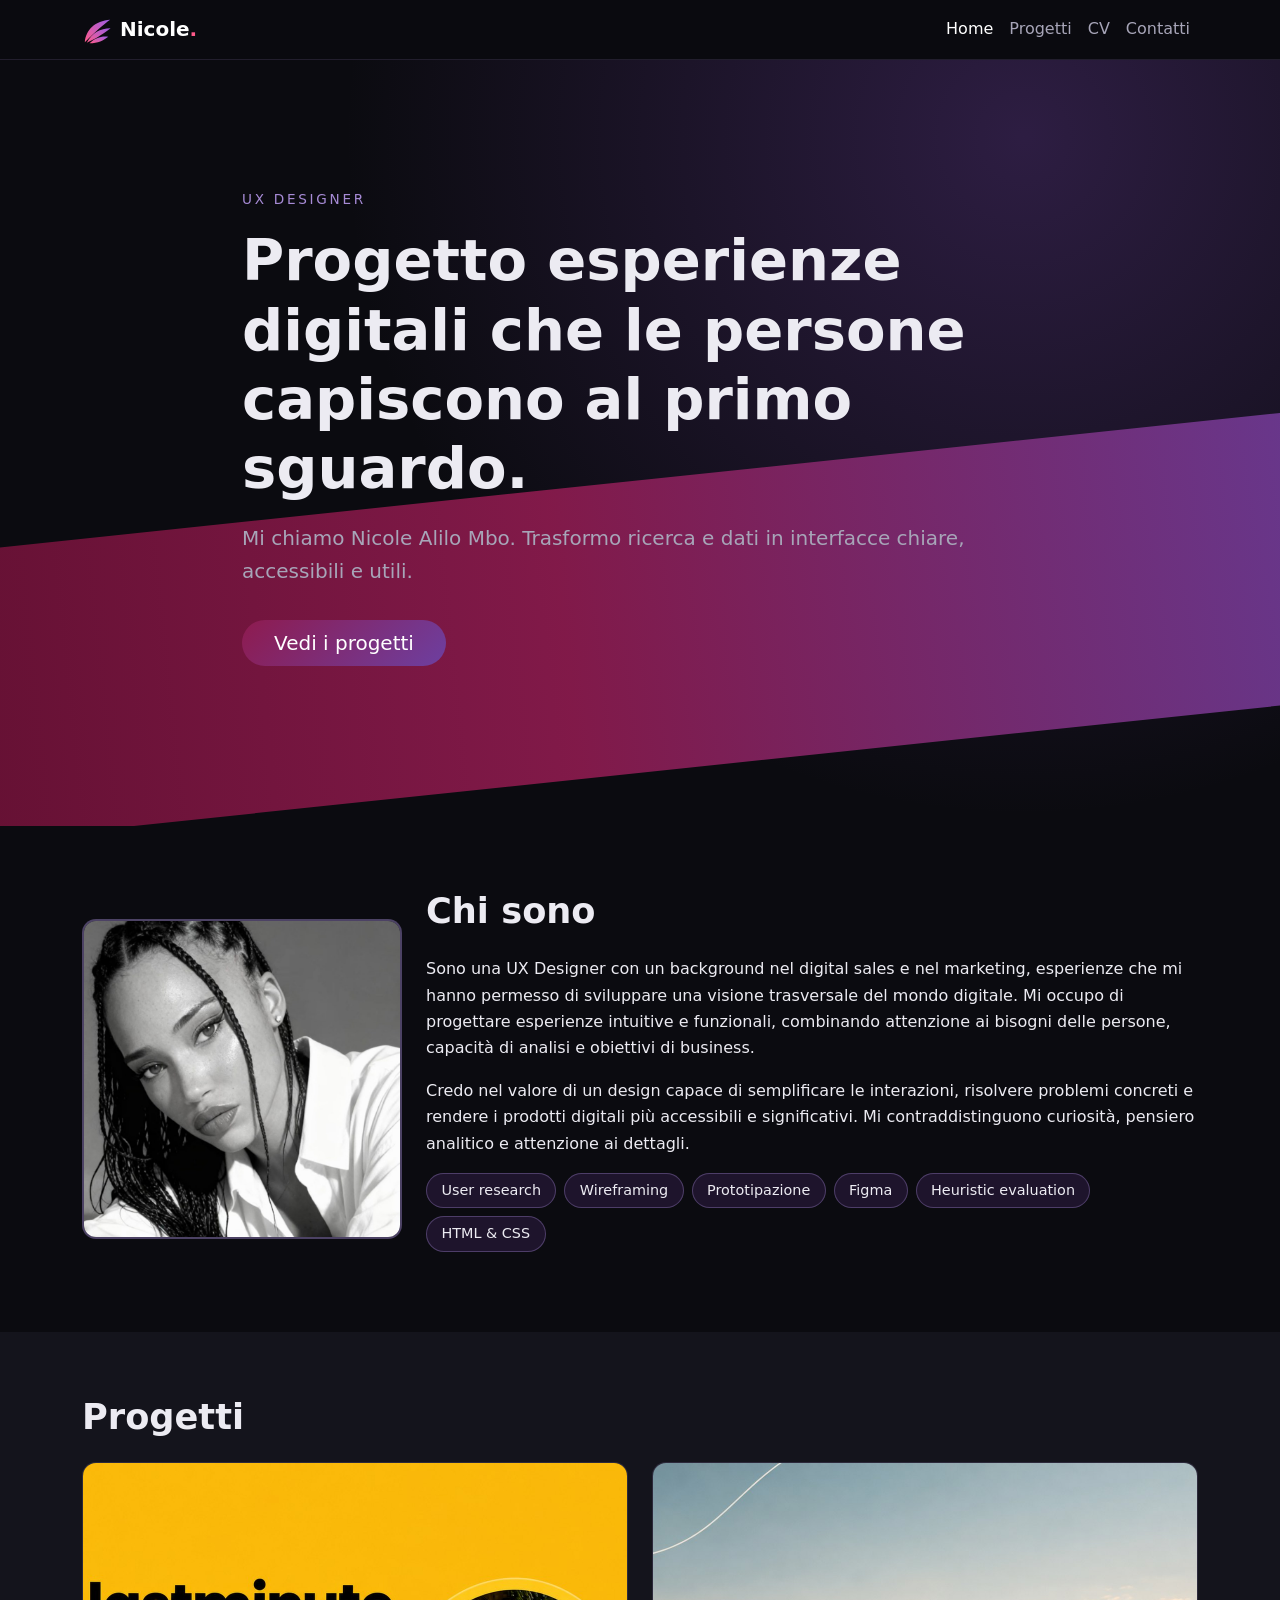
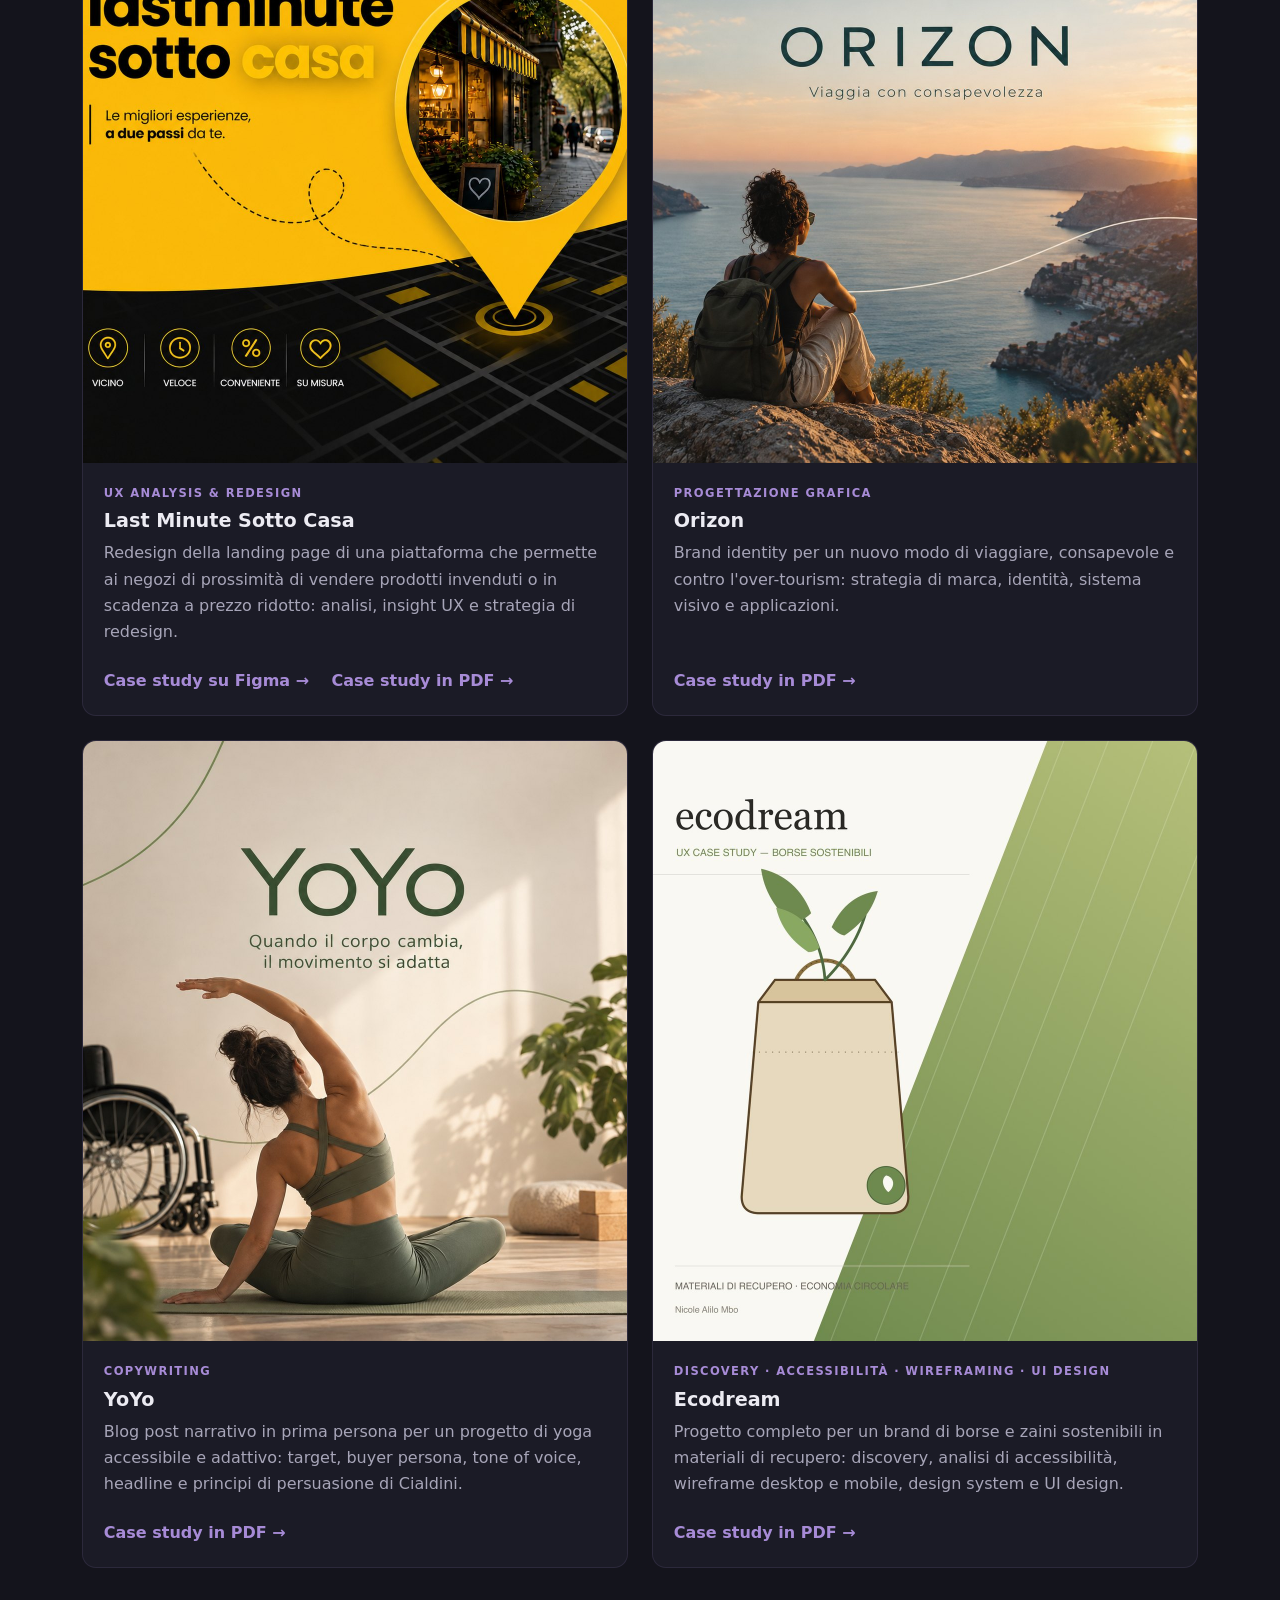
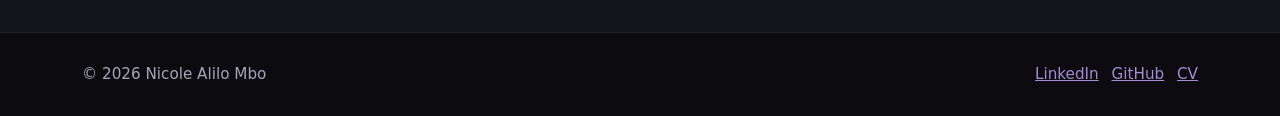
==== index.html @ 4055ef27 "Add files via upload" ====
<!DOCTYPE html>
<html lang="it">
<head>
  <meta charset="UTF-8">
  <meta name="viewport" content="width=device-width, initial-scale=1">
  <title>Nicole Alilo Mbo | UX Designer</title>
  <meta name="description" content="Portfolio di Nicole Alilo Mbo, UX designer: case study, ricerca e progettazione di esperienze digitali.">

  <!-- Open Graph (anteprima quando condividi il link sui social) -->
  <meta property="og:type" content="website">
  <meta property="og:title" content="Nicole Alilo Mbo | UX Designer">
  <meta property="og:description" content="Portfolio di Nicole Alilo Mbo, UX designer: case study, ricerca e progettazione di esperienze digitali.">
  <meta property="og:url" content="https://nicolealilombo97.github.io/portfolio/">
  <meta property="og:image" content="https://nicolealilombo97.github.io/portfolio/img/og-cover.jpg">

  <link rel="icon" type="image/svg+xml" href="favicon.svg">
  <link rel="icon" type="image/png" sizes="32x32" href="favicon-32.png">
  <link rel="alternate icon" href="favicon.ico">
  <link rel="apple-touch-icon" href="apple-touch-icon.png">
  <!-- Bootstrap (framework front end) -->
  <link href="https://cdn.jsdelivr.net/npm/bootstrap@5.3.3/dist/css/bootstrap.min.css" rel="stylesheet">
  <!-- I miei stili (compilati da Sass) -->
  <link rel="stylesheet" href="css/style.css?v=1.2">
</head>
<body>

  <!-- Menu sticky: resta sempre in alto mentre si scorre -->
  <nav class="navbar navbar-expand-md navbar-dark sticky-top site-nav">
    <div class="container">
      <a class="navbar-brand fw-bold" href="index.html"><img src="favicon.svg" alt="" width="30" height="30" class="brand-mark">Nicole<span class="accent">.</span></a>
      <button class="navbar-toggler" type="button" data-bs-toggle="collapse" data-bs-target="#menu" aria-controls="menu" aria-expanded="false" aria-label="Apri il menu">
        <span class="navbar-toggler-icon"></span>
      </button>
      <div class="collapse navbar-collapse" id="menu">
        <ul class="navbar-nav ms-auto">
          <li class="nav-item"><a class="nav-link active" href="index.html">Home</a></li>
          <li class="nav-item"><a class="nav-link" href="#progetti">Progetti</a></li>
          <li class="nav-item"><a class="nav-link" href="cv.html">CV</a></li>
          <li class="nav-item"><a class="nav-link" href="contatti.html">Contatti</a></li>
        </ul>
      </div>
    </div>
  </nav>

  <main>
    <!-- HERO con fascia diagonale -->
    <header class="hero">
      <div class="container hero-content">
        <p class="eyebrow">UX Designer</p>
        <h1>Progetto esperienze digitali che le persone capiscono al primo sguardo.</h1>
        <p class="lead">Mi chiamo Nicole Alilo Mbo. Trasformo ricerca e dati in interfacce chiare, accessibili e utili.</p>
        <a href="#progetti" class="btn btn-accent btn-lg">Vedi i progetti</a>
      </div>
    </header>

    <!-- CHI SONO: layout con Flexbox -->
    <section class="section" id="chi-sono">
      <div class="container">
        <div class="about d-flex flex-column flex-md-row gap-4 align-items-md-center">
          <div class="about-photo">
            <!-- Sostituisci con la tua foto: metti il file in img/foto.jpg -->
            <img src="img/foto.jpg" alt="Ritratto di Nicole Alilo Mbo" width="320" height="320">
          </div>
          <div class="about-text">
            <h2>Chi sono</h2>
            <p>Sono una UX Designer con un background nel digital sales e nel marketing, esperienze che mi hanno permesso di sviluppare una visione trasversale del mondo digitale. Mi occupo di progettare esperienze intuitive e funzionali, combinando attenzione ai bisogni delle persone, capacità di analisi e obiettivi di business.</p>
            <p>Credo nel valore di un design capace di semplificare le interazioni, risolvere problemi concreti e rendere i prodotti digitali più accessibili e significativi. Mi contraddistinguono curiosità, pensiero analitico e attenzione ai dettagli.</p>
            <ul class="skills list-unstyled d-flex flex-wrap gap-2">
              <li>User research</li>
              <li>Wireframing</li>
              <li>Prototipazione</li>
              <li>Figma</li>
              <li>Heuristic evaluation</li>
              <li>HTML &amp; CSS</li>
            </ul>
          </div>
        </div>
      </div>
    </section>

    <!-- PROGETTI: layout con CSS Grid -->
    <section class="section section-dark" id="progetti">
      <div class="container">
        <h2>Progetti</h2>
        <div class="projects-grid">
          <article class="project-card">
            <img src="img/last-minute.jpg" alt="Copertina del progetto Last Minute Sotto Casa" width="600" height="600" loading="lazy">
            <div class="project-body">
              <p class="project-tag">UX Analysis &amp; Redesign</p>
              <h3>Last Minute Sotto Casa</h3>
              <p>Redesign della landing page di una piattaforma che permette ai negozi di prossimità di vendere prodotti invenduti o in scadenza a prezzo ridotto: analisi, insight UX e strategia di redesign.</p>
              <div class="card-links">
                <a href="https://www.figma.com/design/rDW81xzu7jbZUJsMpBIiN0/Last-minute-sotto-casa?node-id=28-6&amp;t=XPggrIGC75QlqXwN-4" target="_blank" rel="noopener" class="card-link">Case study su Figma &rarr;</a>
                <a href="pdf/last-minute-sotto-casa.pdf" target="_blank" rel="noopener" class="card-link">Case study in PDF &rarr;</a>
              </div>
            </div>
          </article>

          <article class="project-card">
            <img src="img/orizon.jpg" alt="Copertina del progetto Orizon: persona seduta su una scogliera al tramonto" width="600" height="600" loading="lazy">
            <div class="project-body">
              <p class="project-tag">Progettazione grafica</p>
              <h3>Orizon</h3>
              <p>Brand identity per un nuovo modo di viaggiare, consapevole e contro l'over-tourism: strategia di marca, identità, sistema visivo e applicazioni.</p>
              <div class="card-links">
                <a href="pdf/orizon-progettazione-grafica.pdf" target="_blank" rel="noopener" class="card-link">Case study in PDF &rarr;</a>
              </div>
            </div>
          </article>

          <article class="project-card">
            <img src="img/yoyo.jpg" alt="Copertina del progetto YoYo: sessione di yoga accessibile con sedia a rotelle sullo sfondo" width="600" height="600" loading="lazy">
            <div class="project-body">
              <p class="project-tag">Copywriting</p>
              <h3>YoYo</h3>
              <p>Blog post narrativo in prima persona per un progetto di yoga accessibile e adattivo: target, buyer persona, tone of voice, headline e principi di persuasione di Cialdini.</p>
              <div class="card-links">
                <a href="pdf/yoyo-copywriting.pdf" target="_blank" rel="noopener" class="card-link">Case study in PDF &rarr;</a>
              </div>
            </div>
          </article>

          <article class="project-card">
            <img src="img/ecodream.jpg" alt="Copertina del case study Ecodream: borsa sostenibile con una piantina" width="600" height="600" loading="lazy">
            <div class="project-body">
              <p class="project-tag">Discovery &middot; Accessibilità &middot; Wireframing &middot; UI design</p>
              <h3>Ecodream</h3>
              <p>Progetto completo per un brand di borse e zaini sostenibili in materiali di recupero: discovery, analisi di accessibilità, wireframe desktop e mobile, design system e UI design.</p>
              <div class="card-links">
                <a href="pdf/ecodream-user-interface.pdf" target="_blank" rel="noopener" class="card-link">Case study in PDF &rarr;</a>
              </div>
            </div>
          </article>

        </div>
      </div>
    </section>
  </main>

  <footer class="site-footer">
    <div class="container d-flex flex-column flex-md-row justify-content-between gap-2">
      <p class="mb-0">&copy; 2026 Nicole Alilo Mbo</p>
      <ul class="list-inline mb-0">
        <li class="list-inline-item"><a href="https://www.linkedin.com/in/nicole-alilo-mbo/" target="_blank" rel="noopener">LinkedIn</a></li>
        <li class="list-inline-item"><a href="https://github.com/nicolealilombo97" target="_blank" rel="noopener">GitHub</a></li>
        <li class="list-inline-item"><a href="cv.html">CV</a></li>
      </ul>
    </div>
  </footer>

  <script src="https://cdn.jsdelivr.net/npm/bootstrap@5.3.3/dist/js/bootstrap.bundle.min.js"></script>
</body>
</html>
---- css/style.css ----
body {
  background: #0b0b10;
  color: #ecebf2;
  font-family: "Inter", system-ui, -apple-system, "Segoe UI", Roboto, sans-serif;
  line-height: 1.65;
}

h1, h2, h3 {
  font-weight: 700;
  line-height: 1.2;
}

h2 {
  font-size: clamp(1.6rem, 4vw, 2.2rem);
  margin-bottom: 1.5rem;
}

a {
  color: #a78bd6;
  transition: color 0.25s ease;
}
a:hover {
  color: #fff;
}

.accent {
  color: #ff5a8a;
}

.brand-mark {
  display: inline-block;
  margin-right: 0.5rem;
  vertical-align: middle;
}

.site-nav {
  background: rgba(11, 11, 16, 0.92);
  backdrop-filter: blur(8px);
  border-bottom: 1px solid rgba(167, 139, 214, 0.15);
}
.site-nav .nav-link {
  color: #a7a5b8;
}
.site-nav .nav-link:hover, .site-nav .nav-link.active {
  color: #fff;
}

.btn-accent {
  background: linear-gradient(135deg, #8e1b4f, #6d3fa0);
  border: 0;
  color: #fff;
  border-radius: 999px;
  padding-inline: 2rem;
  transition: transform 0.25s ease, box-shadow 0.25s ease;
}
.btn-accent:hover {
  color: #fff;
  transform: translateY(-2px);
  box-shadow: 0 8px 24px rgba(109, 63, 160, 0.45);
}

.hero {
  position: relative;
  overflow: hidden;
  padding: 5rem 0 7rem;
  isolation: isolate;
}
.hero::before {
  content: "";
  position: absolute;
  z-index: -1;
  top: 55%;
  left: -10%;
  width: 120%;
  height: 38%;
  background: linear-gradient(90deg, #6b1034, #8e1b4f 45%, #6d3fa0);
  transform: rotate(-6deg);
  opacity: 0.9;
}
.hero::after {
  content: "";
  position: absolute;
  z-index: -2;
  inset: 0;
  background: radial-gradient(circle at 80% 10%, rgba(109, 63, 160, 0.35), transparent 55%);
}
.hero .hero-content {
  max-width: 820px;
}
.hero h1 {
  font-size: clamp(2rem, 6vw, 3.6rem);
  margin-bottom: 1.2rem;
}
.hero .lead {
  color: #a7a5b8;
  margin-bottom: 2rem;
}
@media (min-width: 768px) {
  .hero {
    padding: 8rem 0 10rem;
  }
}

.eyebrow {
  text-transform: uppercase;
  letter-spacing: 0.2em;
  font-size: 0.85rem;
  color: #a78bd6;
  margin-bottom: 1rem;
}

.section {
  padding: 4rem 0;
}

.section-dark {
  background: #14141c;
}

.about .about-photo img {
  width: 100%;
  max-width: 320px;
  aspect-ratio: 1;
  object-fit: cover;
  border-radius: 14px;
  border: 2px solid rgba(167, 139, 214, 0.35);
  background: #1b1b26;
}
.about .about-text {
  flex: 1;
}

.skills li {
  background: rgba(109, 63, 160, 0.2);
  border: 1px solid rgba(167, 139, 214, 0.35);
  color: #ecebf2;
  padding: 0.3rem 0.9rem;
  border-radius: 999px;
  font-size: 0.9rem;
}

.projects-grid {
  display: grid;
  grid-template-columns: 1fr;
  gap: 1.5rem;
}
@media (min-width: 768px) {
  .projects-grid {
    grid-template-columns: repeat(2, 1fr);
  }
}

.project-card {
  display: flex;
  flex-direction: column;
  background: #1b1b26;
  border-radius: 14px;
  overflow: hidden;
  border: 1px solid rgba(167, 139, 214, 0.12);
  transition: transform 0.25s ease, border-color 0.25s ease;
}
.project-card:hover {
  transform: translateY(-6px);
  border-color: #a78bd6;
}
.project-card img {
  width: 100%;
  aspect-ratio: 1;
  object-fit: cover;
  background: linear-gradient(135deg, #6b1034, #6d3fa0);
}
.project-card .project-body {
  padding: 1.3rem;
  display: flex;
  flex-direction: column;
  flex: 1;
}
.project-card h3 {
  font-size: 1.2rem;
}
.project-card p {
  color: #a7a5b8;
  flex: 1;
}
.project-card .project-tag {
  flex: none;
  color: #a78bd6;
  text-transform: uppercase;
  letter-spacing: 0.12em;
  font-size: 0.72rem;
  font-weight: 600;
  margin-bottom: 0.4rem;
}
.project-card .card-links {
  display: flex;
  flex-wrap: wrap;
  gap: 0.4rem 1.4rem;
  margin-top: 0.4rem;
}
.project-card .card-link {
  font-weight: 600;
  text-decoration: none;
}

.page-main {
  padding: 3.5rem 0 4rem;
  min-height: 70vh;
}

.cv {
  max-width: 860px;
}

.cv-header {
  margin-bottom: 2.5rem;
  border-bottom: 3px solid #8e1b4f;
  padding-bottom: 1rem;
}

.cv-section {
  margin-bottom: 2.5rem;
}

.cv-section h2 {
  font-size: 1.4rem;
  color: #a78bd6;
  text-transform: uppercase;
  letter-spacing: 0.08em;
}

.cv-item {
  display: grid;
  gap: 0.3rem 1.5rem;
  margin-bottom: 1.5rem;
}
@media (min-width: 768px) {
  .cv-item {
    grid-template-columns: 180px 1fr;
  }
}
.cv-item .cv-date {
  color: #a7a5b8;
  font-size: 0.95rem;
}
.cv-item h3 {
  font-size: 1.1rem;
  margin-bottom: 0.1rem;
}
.cv-item .cv-org {
  color: #a78bd6;
  font-weight: 600;
  margin-bottom: 0.4rem;
}
.cv-item ul {
  color: #a7a5b8;
  padding-left: 1.2rem;
  margin-bottom: 0;
}
.cv-item li {
  margin-bottom: 0.25rem;
}

.skill-groups {
  display: grid;
  gap: 1.5rem;
}
@media (min-width: 768px) {
  .skill-groups {
    grid-template-columns: repeat(3, 1fr);
  }
}
.skill-groups h3 {
  font-size: 1rem;
  color: #ecebf2;
  margin-bottom: 0.6rem;
}

.cv-two-col {
  display: grid;
  gap: 0 2rem;
}
@media (min-width: 768px) {
  .cv-two-col {
    grid-template-columns: repeat(2, 1fr);
  }
}

.cv-list {
  padding-left: 1.2rem;
}
.cv-list li {
  margin-bottom: 0.4rem;
}

.cv-contact-note {
  color: #a7a5b8;
  border-top: 1px solid rgba(167, 139, 214, 0.15);
  padding-top: 1.5rem;
}

.contact-info li {
  margin-bottom: 0.5rem;
}

.contact-form {
  background: #1b1b26;
  padding: 2rem;
  border-radius: 14px;
  border: 1px solid rgba(167, 139, 214, 0.15);
}
.contact-form .form-control {
  background: #0b0b10;
  border: 1px solid rgba(167, 139, 214, 0.3);
  color: #ecebf2;
}
.contact-form .form-control:focus {
  background: #0b0b10;
  color: #ecebf2;
  border-color: #a78bd6;
  box-shadow: 0 0 0 0.2rem rgba(109, 63, 160, 0.35);
}
.contact-form .form-check-input:checked {
  background-color: #8e1b4f;
  border-color: #8e1b4f;
}

.site-footer {
  background: #0b0b10;
  border-top: 1px solid rgba(167, 139, 214, 0.15);
  padding: 1.8rem 0;
  color: #a7a5b8;
  font-size: 0.95rem;
}
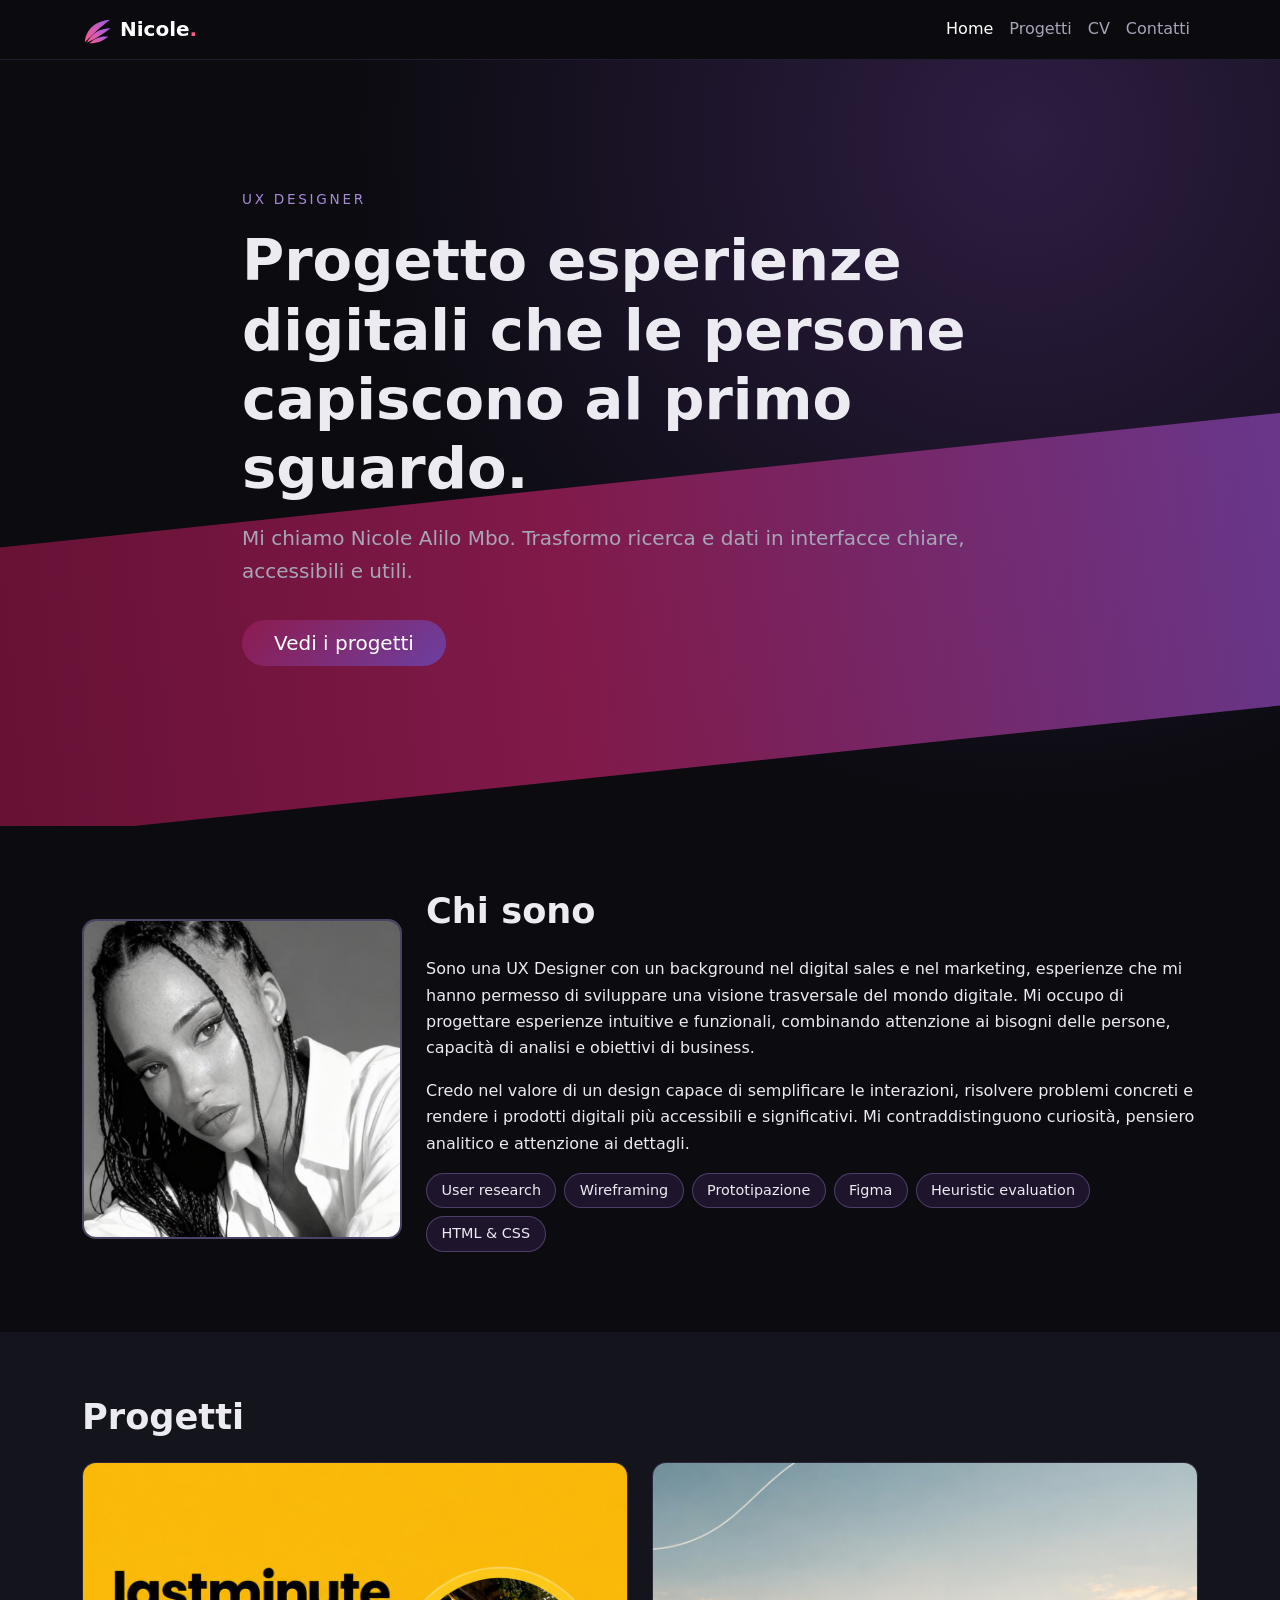
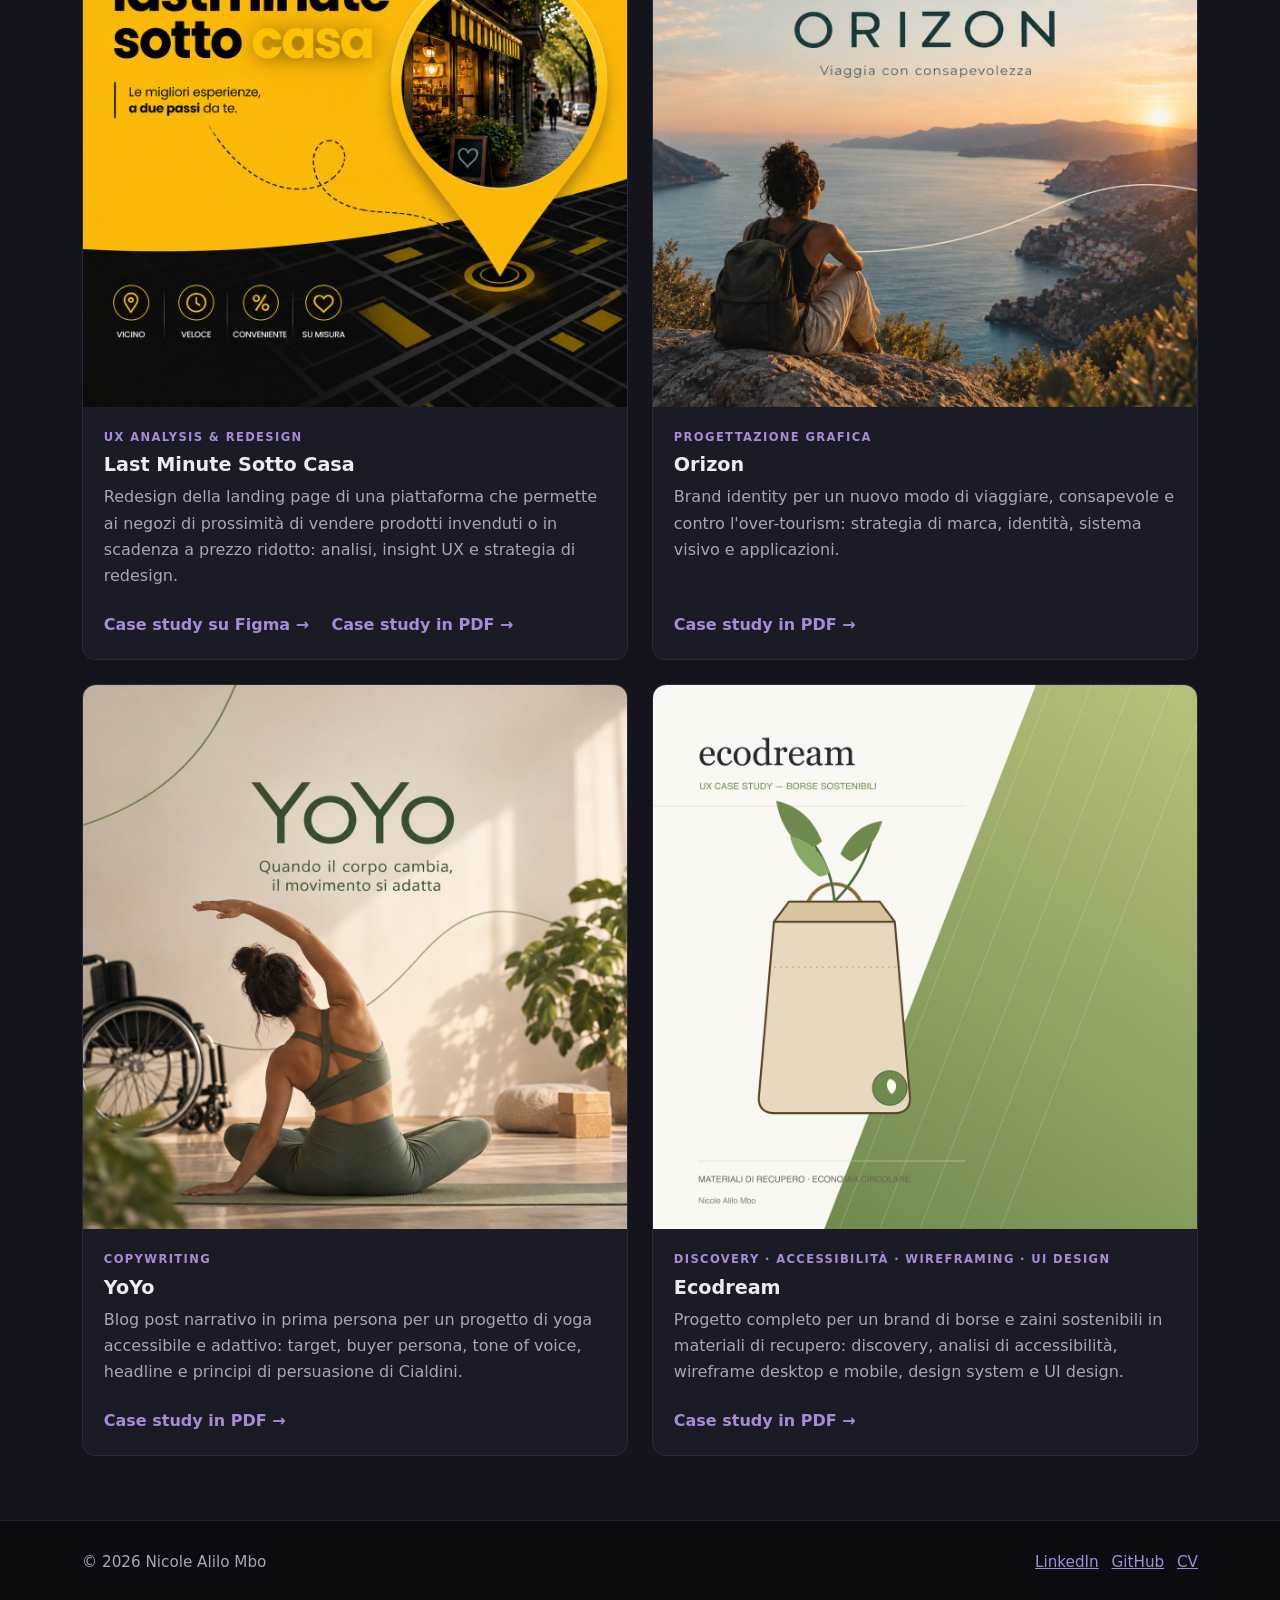
==== commit 8ee79e49: "Add files via upload" ====
--- a/index.html
+++ b/index.html
@@ -20,7 +20,7 @@
   <!-- Bootstrap (framework front end) -->
   <link href="https://cdn.jsdelivr.net/npm/bootstrap@5.3.3/dist/css/bootstrap.min.css" rel="stylesheet">
   <!-- I miei stili (compilati da Sass) -->
-  <link rel="stylesheet" href="css/style.css?v=1.2">
+  <link rel="stylesheet" href="css/style.css?v=1.3">
 </head>
 <body>
 
--- a/css/style.css
+++ b/css/style.css
@@ -164,7 +164,9 @@
   border-color: #a78bd6;
 }
 .project-card img {
+  display: block;
   width: 100%;
+  height: auto;
   aspect-ratio: 1;
   object-fit: cover;
   background: linear-gradient(135deg, #6b1034, #6d3fa0);
